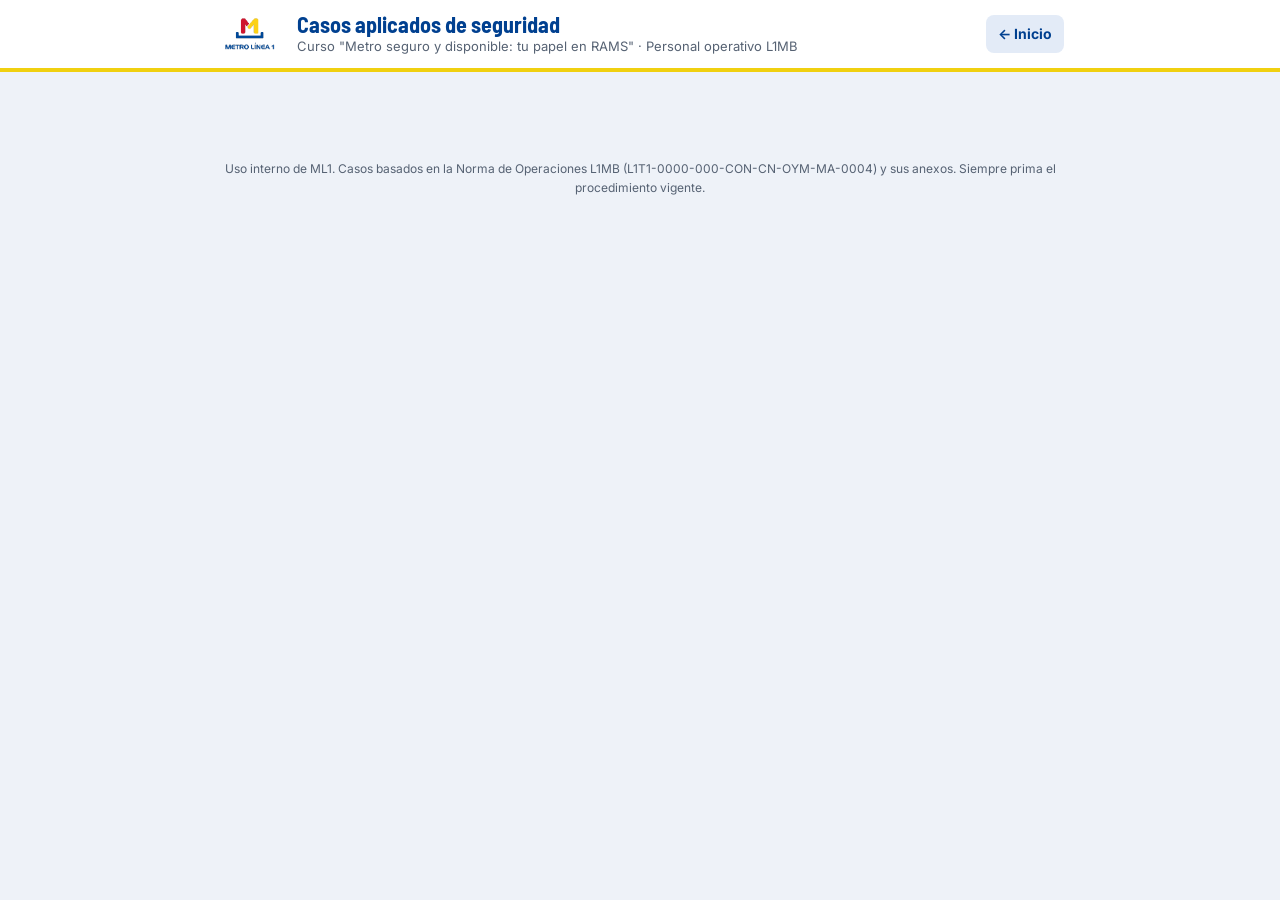
==== ramas/casos-seguridad/index.html @ de3de9f5 "Rama casos de seguridad: pagina" ====
<!doctype html>
<html lang="es">
<head>
<meta charset="utf-8">
<meta name="viewport" content="width=device-width,initial-scale=1,viewport-fit=cover">
<title>Casos aplicados de seguridad · Simulador RAMS</title>
<link rel="preconnect" href="https://fonts.googleapis.com">
<link rel="stylesheet" href="https://fonts.googleapis.com/css2?family=Barlow+Semi+Condensed:wght@600;700&family=Inter:wght@400;500;600;700&display=swap">
<link rel="stylesheet" href="../../assets/estilos.css">
</head>
<body>
<header class="top"><div class="wrap">
  <img class="logo" alt="Metro Línea 1">
  <div><div class="brandname" id="brandtitle">Casos aplicados de seguridad</div><div class="brandsub">Curso "Metro seguro y disponible: tu papel en RAMS" · Personal operativo L1MB</div></div>
  <a class="back" href="../../index.html">← Inicio</a>
</div></header>
<main class="wrap" id="app"></main>
<footer class="note wrap">Uso interno de ML1. Casos basados en la Norma de Operaciones L1MB (L1T1-0000-000-CON-CN-OYM-MA-0004) y sus anexos. Siempre prima el procedimiento vigente.</footer>
<script src="../../assets/logo.js"></script>
<script src="../../assets/config.js"></script>
<script src="contenido.js"></script>
<script src="motor.js"></script>
</body>
</html>
---- assets/estilos.css ----
:root{color-scheme:light;box-sizing:border-box;padding-top:env(safe-area-inset-top,0px);padding-bottom:env(safe-area-inset-bottom,0px)}html{scroll-padding-top:env(safe-area-inset-top,0px)}body{margin:0;padding:0;font:14px -apple-system,BlinkMacSystemFont,sans-serif;background:#fff;color:#000}img{max-width:100%}[hidden]:not([hidden=until-found i]){display:none!important}
/* Concepto: consola de entrenamiento. Franja de estado fija (reloj, barreras, registro) sobre una columna de lectura.
   Color: azul ML1 como mando, amarillo como señal de atención, rojo solo para riesgo. */
:root{
  --bg:#eef2f8; --surface:#ffffff; --surface-2:#f5f7fb; --ink:#16202c; --ink-soft:#566273; --line:#d3dbe7;
  --brand:#004090; --brand-strong:#00306c; --brand-soft:#e3ebf7; --signal:#f0d010; --signal-soft:#fff6cc; --signal-ink:#5c4a00;
  --ok:#1d7446; --ok-soft:#e2f3e9; --warn:#8a5a00; --warn-soft:#fdf0d3; --risk:#c01020; --risk-soft:#fbe5e7;
  --on-brand:#ffffff;
  --f-display:"Barlow Semi Condensed","Arial Narrow",Arial,sans-serif;
  --f-body:Inter,"Segoe UI",Roboto,Arial,sans-serif;
}
@media (prefers-color-scheme: dark){
  :root:not([data-theme="light"]){
    --bg:#0e1520; --surface:#16202d; --surface-2:#1c2838; --ink:#e7edf5; --ink-soft:#9fadbf; --line:#2c3a4d;
    --brand:#6fa3ec; --brand-strong:#9cc0f3; --brand-soft:#1b2e4a; --signal:#f0d010; --signal-soft:#3a3212; --signal-ink:#f5e27a;
    --ok:#5cc98d; --ok-soft:#143323; --warn:#e8b34f; --warn-soft:#3a2c10; --risk:#f07480; --risk-soft:#3d171c;
    --on-brand:#0e1520; color-scheme:dark;
  }
}
:root[data-theme="dark"]{
  --bg:#0e1520; --surface:#16202d; --surface-2:#1c2838; --ink:#e7edf5; --ink-soft:#9fadbf; --line:#2c3a4d;
  --brand:#6fa3ec; --brand-strong:#9cc0f3; --brand-soft:#1b2e4a; --signal:#f0d010; --signal-soft:#3a3212; --signal-ink:#f5e27a;
  --ok:#5cc98d; --ok-soft:#143323; --warn:#e8b34f; --warn-soft:#3a2c10; --risk:#f07480; --risk-soft:#3d171c;
  --on-brand:#0e1520; color-scheme:dark;
}
*{box-sizing:border-box}
body{background:var(--bg);color:var(--ink);font-family:var(--f-body);font-size:16px;line-height:1.55;margin:0}
.wrap{max-width:880px;margin:0 auto;padding-left:max(16px,env(safe-area-inset-left,0px));padding-right:max(16px,env(safe-area-inset-right,0px));padding-block:20px 48px}
header.top{background:var(--surface);border-bottom:4px solid var(--signal)}
header.top .wrap{display:flex;align-items:center;gap:14px;padding-block:12px}
header.top img{height:40px;width:auto;background:#fff;border-radius:6px;padding:3px 6px}
.brandname{font-family:var(--f-display);font-weight:700;font-size:22px;color:var(--brand);line-height:1.1}
.brandsub{font-size:13px;color:var(--ink-soft)}
h1,h2,h3{font-family:var(--f-display);color:var(--brand);text-wrap:balance;margin:0}
h1{font-size:30px;line-height:1.15}
h2{font-size:23px;line-height:1.2}
h3{font-size:18px}
p{margin:0}
.stack{display:flex;flex-direction:column;gap:14px}
.card{background:var(--surface);border:1px solid var(--line);border-radius:12px;padding:20px}
.muted{color:var(--ink-soft);font-size:14px}
.eyebrow{font-size:12px;font-weight:700;letter-spacing:.08em;text-transform:uppercase;color:var(--ink-soft)}
label.f{display:block;font-weight:600;font-size:14px;margin-bottom:6px}
input[type=text],input[type=time],select,textarea{width:100%;font:inherit;padding:10px 12px;border:1px solid var(--line);border-radius:8px;background:var(--surface);color:var(--ink)}
textarea{min-height:96px;resize:vertical}
input:focus-visible,select:focus-visible,textarea:focus-visible,button:focus-visible{outline:3px solid var(--signal);outline-offset:2px}
.btn{font:inherit;font-weight:700;border:none;border-radius:10px;padding:12px 18px;cursor:pointer;background:var(--brand);color:var(--on-brand)}
.btn:hover{background:var(--brand-strong)}
.btn.ghost{background:var(--brand-soft);color:var(--brand)}
.btn[disabled]{opacity:.45;cursor:not-allowed}
.row{display:flex;gap:10px;align-items:center;justify-content:space-between;flex-wrap:wrap}
.grid3{display:grid;grid-template-columns:repeat(3,minmax(0,1fr));gap:12px}
.choice{font:inherit;color:inherit;text-align:left;background:var(--surface);border:2px solid var(--line);border-radius:12px;padding:14px;cursor:pointer;display:flex;flex-direction:column;gap:4px}
.choice:hover{border-color:var(--brand)}
.choice.sel{border-color:var(--brand);background:var(--brand-soft)}
.choice .t{font-family:var(--f-display);font-weight:700;font-size:19px;color:var(--brand)}
.choice .d{font-size:14px;color:var(--ink-soft)}
.caselist{display:grid;grid-template-columns:repeat(2,minmax(0,1fr));gap:12px}
.case{font:inherit;color:inherit;text-align:left;background:var(--surface);border:1px solid var(--line);border-left:5px solid var(--brand);border-radius:10px;padding:14px;cursor:pointer;display:flex;flex-direction:column;gap:6px}
.case:hover{border-color:var(--brand)}
.case .ref{font-size:12px;color:var(--ink-soft)}
.case .tag{align-self:flex-start}
.tag{display:inline-block;font-size:12px;font-weight:700;border-radius:6px;padding:2px 8px;background:var(--brand-soft);color:var(--brand)}
.tag.best{background:var(--ok-soft);color:var(--ok)}
.tag.ok{background:var(--warn-soft);color:var(--warn)}
.tag.bad{background:var(--risk-soft);color:var(--risk)}
details.other summary{cursor:pointer;font-weight:600;color:var(--brand)}
/* franja de estado */
.status{position:sticky;top:env(safe-area-inset-top,0px);z-index:5;background:var(--bg);padding-block:10px}
.meters{display:grid;grid-template-columns:repeat(3,minmax(0,1fr));gap:10px}
.meter{background:var(--surface);border:1px solid var(--line);border-radius:10px;padding:8px 12px}
.meter .ml{font-size:11px;font-weight:700;letter-spacing:.06em;text-transform:uppercase;color:var(--ink-soft)}
.meter .mv{font-family:var(--f-display);font-size:24px;font-weight:700;color:var(--brand);font-variant-numeric:tabular-nums}
.shields{display:flex;gap:6px;padding-top:6px}
.shields span{width:20px;height:22px;border-radius:4px 4px 10px 10px;background:var(--ok)}
.shields span.off{background:var(--line)}
.clock{display:inline-block;font-family:var(--f-display);font-weight:700;font-size:20px;color:var(--on-brand);background:var(--brand);border-radius:6px;padding:2px 10px;font-variant-numeric:tabular-nums}
.situ{background:var(--surface-2);border-left:5px solid var(--brand);border-radius:8px;padding:12px 14px}
.alarm{background:var(--risk-soft);border-left:5px solid var(--risk);border-radius:8px;padding:12px 14px;font-weight:600}
.radio{background:var(--signal-soft);border-left:5px solid var(--signal);border-radius:8px;padding:12px 14px;color:var(--signal-ink);font-weight:600}
.opts{display:flex;flex-direction:column;gap:10px}
.opt{font:inherit;color:var(--ink);text-align:left;background:var(--surface);border:2px solid var(--line);border-radius:10px;padding:12px 14px;cursor:pointer;display:grid;grid-template-columns:auto 1fr;gap:10px}
.opt:hover:not([disabled]){border-color:var(--brand)}
.opt .k{font-family:var(--f-display);font-weight:700;color:var(--brand)}
.opt[disabled]{cursor:default}
.opt.best{border-color:var(--ok);background:var(--ok-soft)}
.opt.ok{border-color:var(--warn);background:var(--warn-soft)}
.opt.bad{border-color:var(--risk);background:var(--risk-soft)}
.opt.dim{opacity:.55}
.fb{border-radius:10px;padding:12px 14px;display:flex;flex-direction:column;gap:6px}
.fb.best{background:var(--ok-soft)} .fb.ok{background:var(--warn-soft)} .fb.bad{background:var(--risk-soft)}
.fb .h{font-weight:700}
.fb .rams{font-size:14px}
.fb .ref{font-size:13px;color:var(--ink-soft)}
.formgrid{display:grid;grid-template-columns:repeat(2,minmax(0,1fr));gap:14px}
.formgrid .full{grid-column:1/-1}
.fixed{padding:10px 12px;border:1px dashed var(--line);border-radius:8px;background:var(--surface-2)}
.score{font-family:var(--f-display);font-size:56px;font-weight:700;color:var(--brand);line-height:1;font-variant-numeric:tabular-nums}
.parts{display:grid;grid-template-columns:repeat(3,minmax(0,1fr));gap:10px}
.part{background:var(--surface-2);border-radius:10px;padding:10px 12px}
.part .pv{font-family:var(--f-display);font-size:22px;font-weight:700;font-variant-numeric:tabular-nums}
.tablewrap{overflow-x:auto}
table{width:100%;border-collapse:collapse;font-size:14px}
th,td{border-bottom:1px solid var(--line);padding:8px 6px;text-align:left;vertical-align:top}
th{color:var(--ink-soft);font-weight:600}
.lesson{background:var(--signal-soft);color:var(--ink);border-radius:10px;padding:12px 14px}
footer.note{font-size:12px;color:var(--ink-soft);text-align:center;padding-bottom:24px}
@media (max-width:640px){.grid3,.caselist,.meters,.parts,.formgrid{grid-template-columns:1fr}.meters{grid-template-columns:repeat(3,minmax(0,1fr))}.meter .mv{font-size:19px}h1{font-size:25px}}
@media (prefers-reduced-motion:no-preference){.opt,.choice,.case{transition:border-color .15s,background-color .15s}}

/* ===== Portal y navegación ===== */
header.top .back{margin-left:auto;font-weight:700;color:var(--brand);text-decoration:none;background:var(--brand-soft);border-radius:8px;padding:8px 12px;font-size:14px;white-space:nowrap}
header.top .back:hover{background:var(--line)}
.ramas{display:grid;grid-template-columns:repeat(auto-fit,minmax(230px,1fr));gap:14px}
a.rama{display:flex;flex-direction:column;gap:8px;text-decoration:none;color:var(--ink);background:var(--surface);border:1px solid var(--line);border-top:6px solid var(--brand);border-radius:12px;padding:18px}
a.rama:hover{border-color:var(--brand)}
a.rama .t{font-family:var(--f-display);font-weight:700;font-size:21px;color:var(--brand);line-height:1.15}
a.rama .d{font-size:14px;color:var(--ink-soft)}
a.rama .n{margin-top:auto;font-size:12px;font-weight:700;color:var(--brand)}

/* ===== Motor de actividades (colocar / preguntas) ===== */
.banco{display:flex;flex-wrap:wrap;gap:8px;padding:12px;border:2px dashed var(--line);border-radius:12px;background:var(--surface-2);min-height:56px}
.ficha{font:inherit;font-size:14px;font-weight:600;text-align:left;color:var(--ink);background:var(--surface);border:2px solid var(--brand);border-radius:8px;padding:8px 10px;cursor:grab;touch-action:manipulation}
.ficha.sel{background:var(--signal-soft);border-color:var(--signal);box-shadow:0 0 0 3px var(--signal)}
.casilla{background:var(--surface);border:2px solid var(--line);border-radius:10px;padding:8px 10px;cursor:pointer;display:flex;flex-direction:column;gap:4px;min-height:52px}
.casilla.drop{border-color:var(--signal);background:var(--signal-soft)}
.casilla.lista{flex-direction:row;align-items:stretch;gap:12px}
.casilla.lista .cl{flex:1 1 55%;font-size:14px}
.casilla.lista .zona{flex:1 1 45%}
.casilla .cl{font-size:12px;font-weight:700;color:var(--ink-soft)}
.casilla .zona{border:1px dashed var(--line);border-radius:8px;padding:6px 8px;font-size:14px;font-weight:600;min-height:34px;display:flex;align-items:center}
.casilla .zona.vacia{color:var(--ink-soft);font-weight:400}
.casilla.ok{border-color:var(--ok);background:var(--ok-soft)}
.casilla.bad{border-color:var(--risk);background:var(--risk-soft)}
.casilla .sol{font-size:13px;color:var(--ok);font-weight:700}
.vgrid{--step:12px;display:flex;flex-direction:column;gap:8px}
.vhead{display:grid;grid-template-columns:1fr 1fr;gap:10px;font-size:12px;font-weight:700;letter-spacing:.06em;text-transform:uppercase;color:var(--ink-soft)}
.vhead div:last-child{text-align:right}
.vrow{display:grid;grid-template-columns:1fr 1fr;gap:10px}
.vrow .izq{margin-left:calc(var(--i) * var(--step))}
.vrow .der{margin-right:calc(var(--i) * var(--step))}
.vrow .centro{grid-column:1/-1;justify-self:center;width:min(100%,360px)}
.vrow .vacio{visibility:hidden}
.seq{display:flex;flex-direction:column;gap:8px}
.reporte{width:100%;border-collapse:collapse;font-size:14px;background:var(--surface-2);border-radius:8px}
.reporte th{width:38%;color:var(--ink-soft)}
.progreso{font-size:13px;font-weight:700;color:var(--ink-soft)}
@media (min-width:700px){.vgrid{--step:34px}}
@media (max-width:640px){.casilla.lista{flex-direction:column}.ficha{font-size:13px}}
@media (max-width:640px){header.top .brandsub{display:none}.brandname{font-size:19px}}
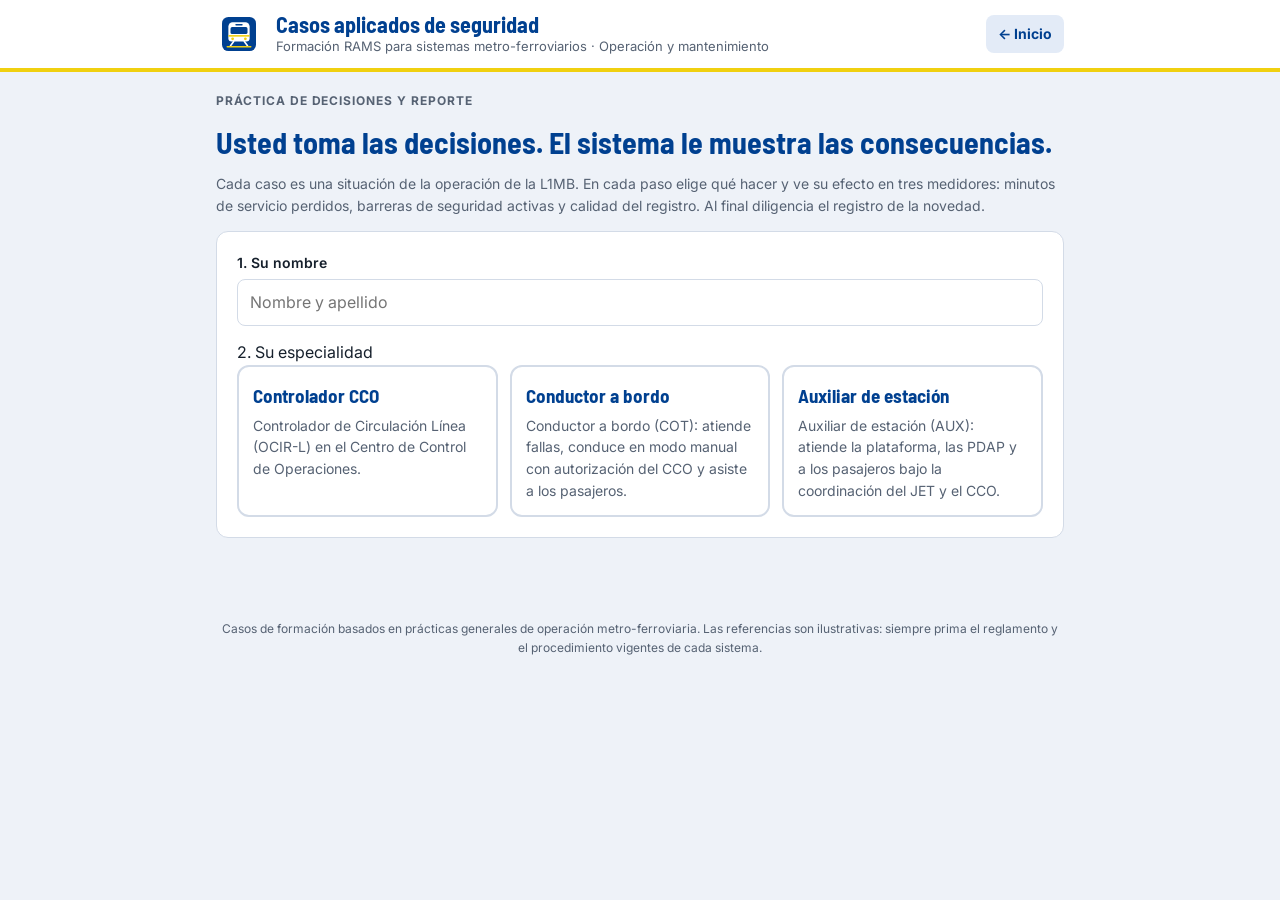
==== commit 000d1775: "Rama casos: textos genericos" ====
--- a/ramas/casos-seguridad/index.html
+++ b/ramas/casos-seguridad/index.html
@@ -10,12 +10,12 @@
 </head>
 <body>
 <header class="top"><div class="wrap">
-  <img class="logo" alt="Metro Línea 1">
-  <div><div class="brandname" id="brandtitle">Casos aplicados de seguridad</div><div class="brandsub">Curso "Metro seguro y disponible: tu papel en RAMS" · Personal operativo L1MB</div></div>
+  <img class="logo" alt="Simulador RAMS">
+  <div><div class="brandname" id="brandtitle">Casos aplicados de seguridad</div><div class="brandsub">Formación RAMS para sistemas metro-ferroviarios · Operación y mantenimiento</div></div>
   <a class="back" href="../../index.html">← Inicio</a>
 </div></header>
 <main class="wrap" id="app"></main>
-<footer class="note wrap">Uso interno de ML1. Casos basados en la Norma de Operaciones L1MB (L1T1-0000-000-CON-CN-OYM-MA-0004) y sus anexos. Siempre prima el procedimiento vigente.</footer>
+<footer class="note wrap">Casos de formación basados en prácticas generales de operación metro-ferroviaria. Las referencias son ilustrativas: siempre prima el reglamento y el procedimiento vigentes de cada sistema.</footer>
 <script src="../../assets/logo.js"></script>
 <script src="../../assets/config.js"></script>
 <script src="contenido.js"></script>
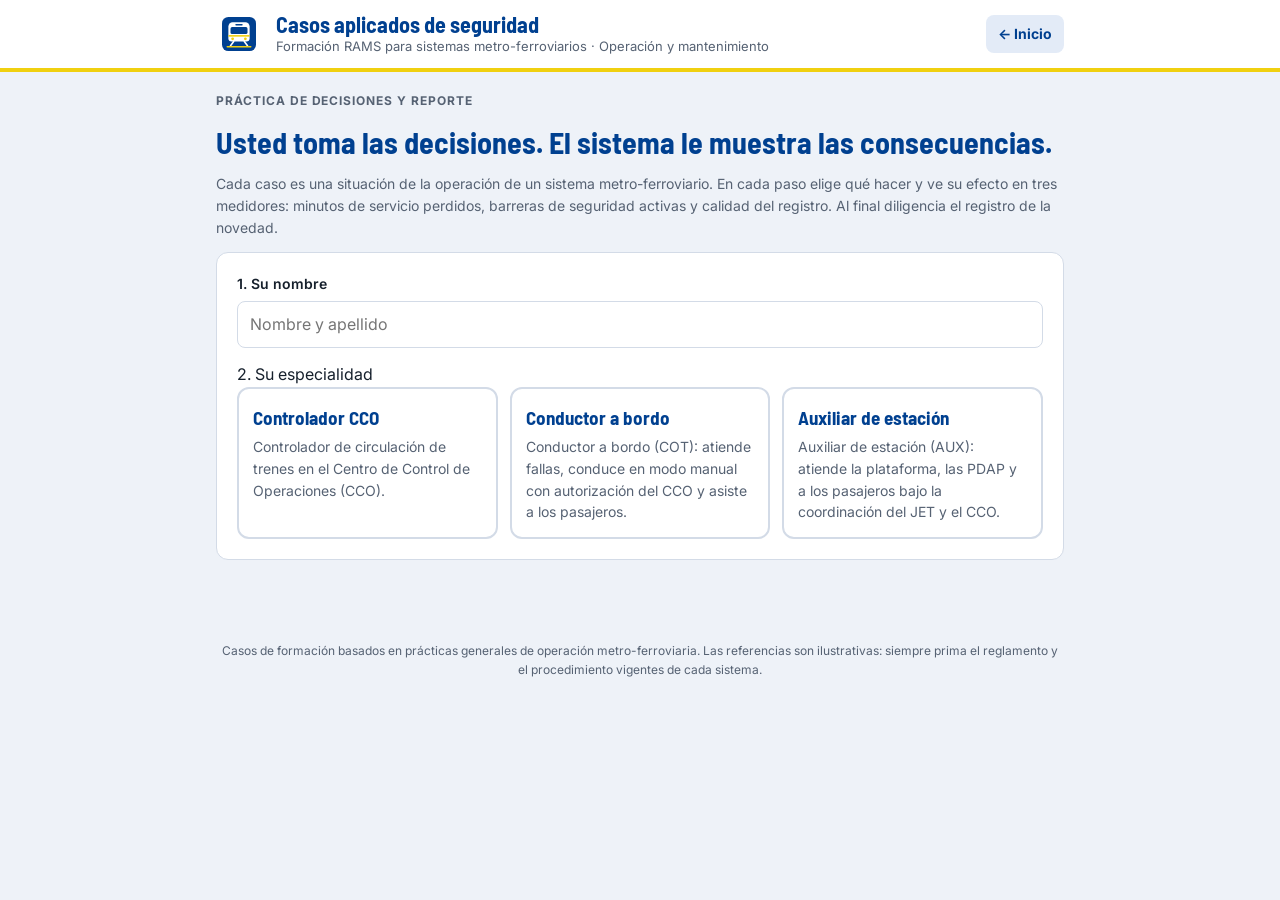
==== commit dd8d96ed: "portal de sesiones" ====
--- a/ramas/casos-seguridad/index.html
+++ b/ramas/casos-seguridad/index.html
@@ -18,6 +18,7 @@
 <footer class="note wrap">Casos de formación basados en prácticas generales de operación metro-ferroviaria. Las referencias son ilustrativas: siempre prima el reglamento y el procedimiento vigentes de cada sistema.</footer>
 <script src="../../assets/logo.js"></script>
 <script src="../../assets/config.js"></script>
+<script src="../../assets/sesion.js"></script>
 <script src="contenido.js"></script>
 <script src="motor.js"></script>
 </body>
--- a/assets/estilos.css
+++ b/assets/estilos.css
@@ -1,6 +1,6 @@
 :root{color-scheme:light;box-sizing:border-box;padding-top:env(safe-area-inset-top,0px);padding-bottom:env(safe-area-inset-bottom,0px)}html{scroll-padding-top:env(safe-area-inset-top,0px)}body{margin:0;padding:0;font:14px -apple-system,BlinkMacSystemFont,sans-serif;background:#fff;color:#000}img{max-width:100%}[hidden]:not([hidden=until-found i]){display:none!important}
 /* Concepto: consola de entrenamiento. Franja de estado fija (reloj, barreras, registro) sobre una columna de lectura.
-   Color: azul ML1 como mando, amarillo como señal de atención, rojo solo para riesgo. */
+   Color: azul como mando, amarillo como señal de atención, rojo solo para riesgo. */
 :root{
   --bg:#eef2f8; --surface:#ffffff; --surface-2:#f5f7fb; --ink:#16202c; --ink-soft:#566273; --line:#d3dbe7;
   --brand:#004090; --brand-strong:#00306c; --brand-soft:#e3ebf7; --signal:#f0d010; --signal-soft:#fff6cc; --signal-ink:#5c4a00;
